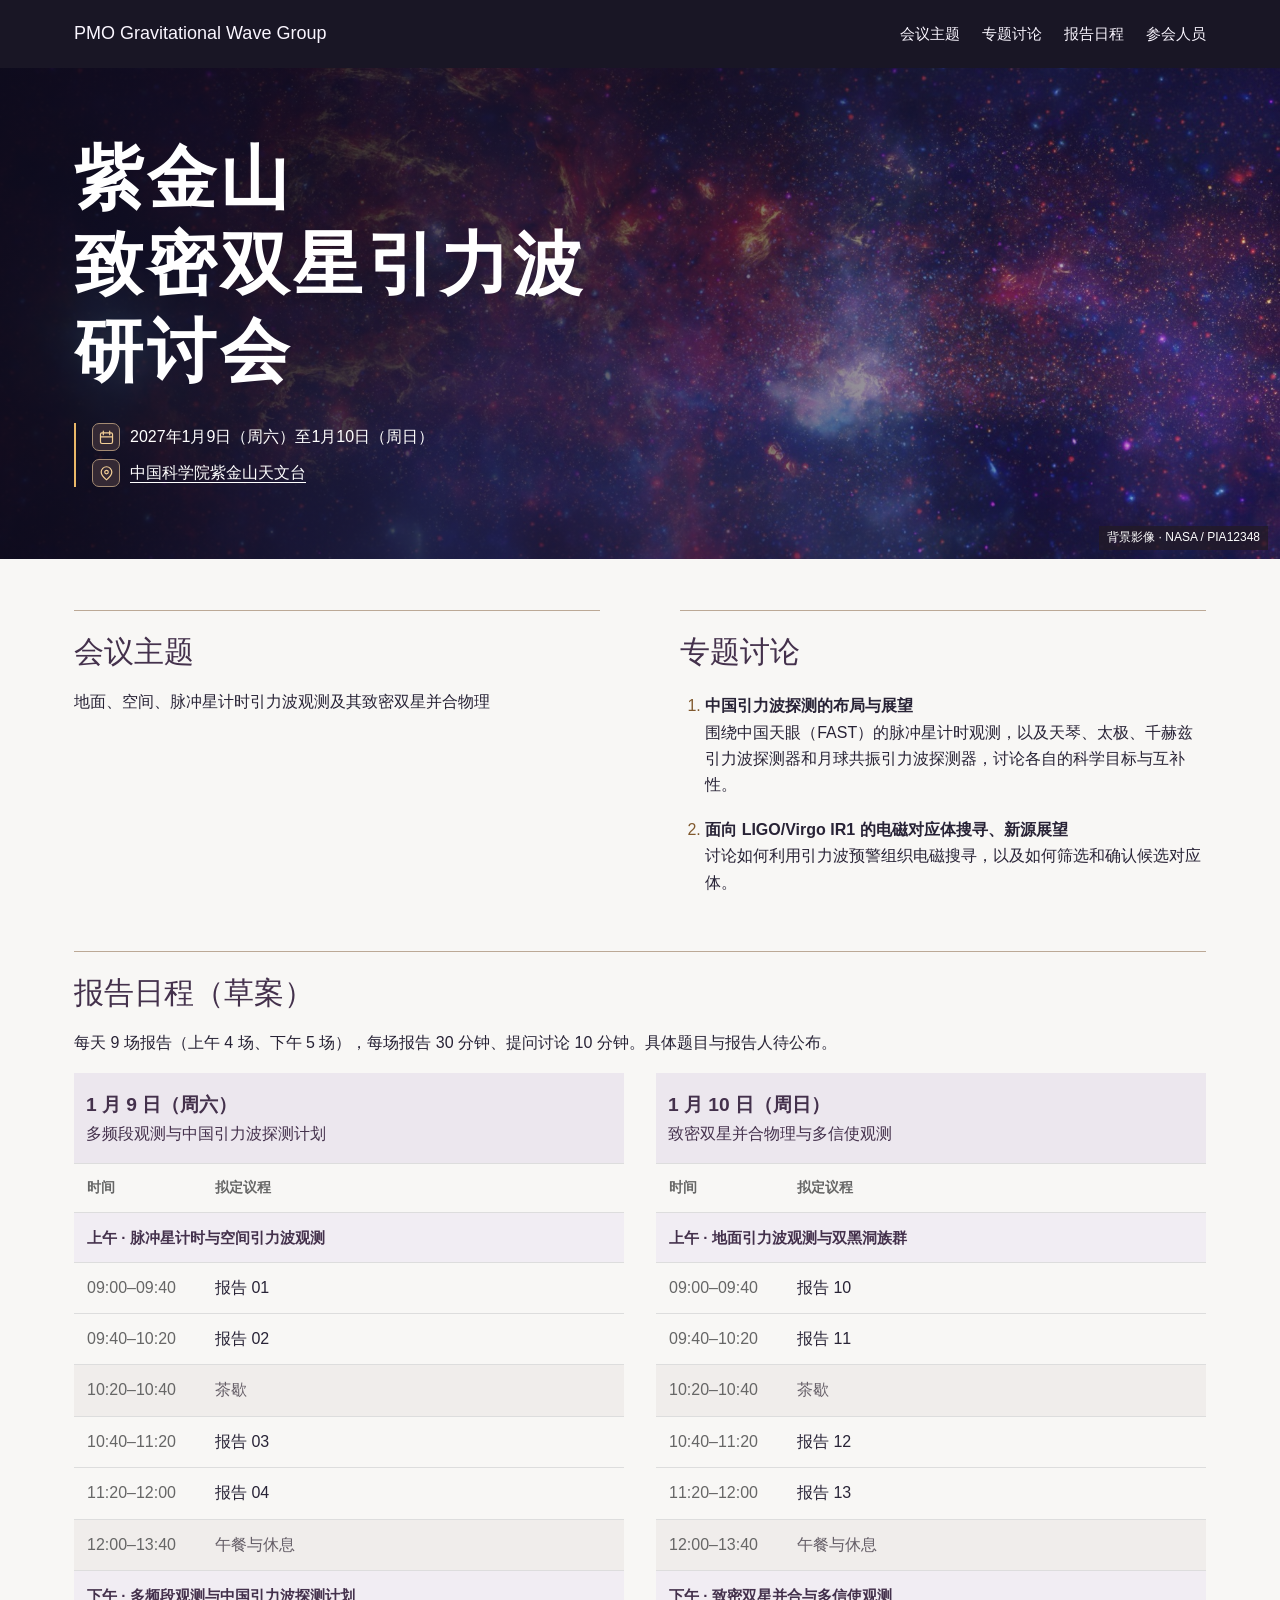
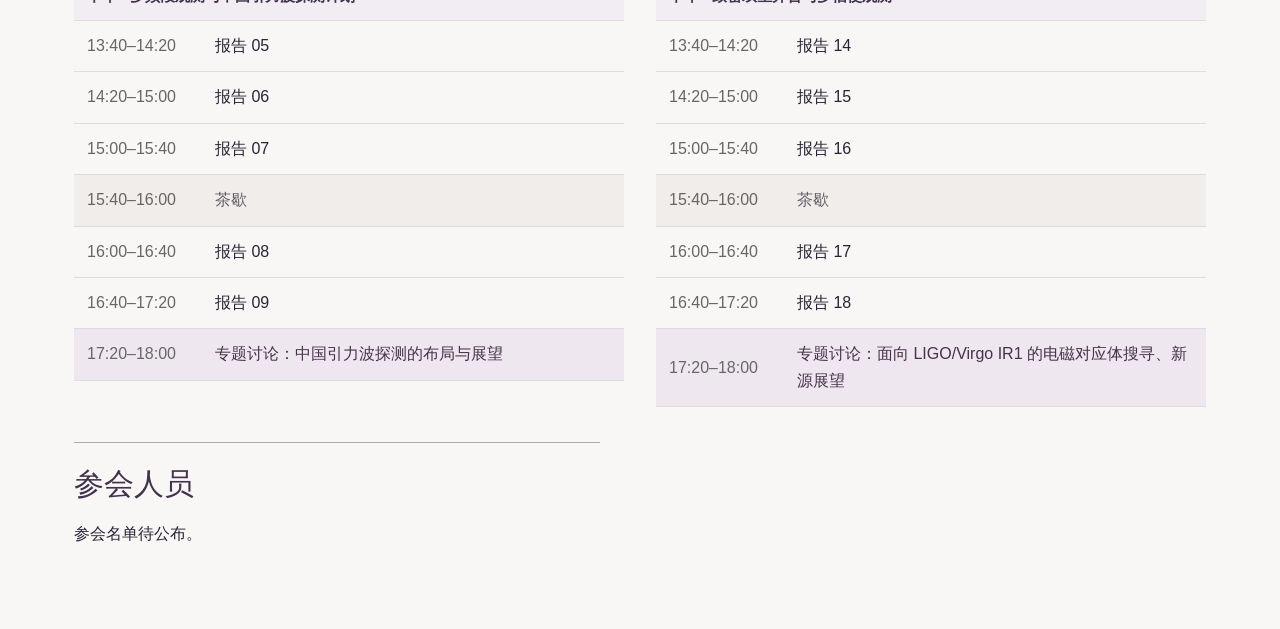
==== site/meeting-2027/index.html @ 7ef7bc07 "Publish 2027 compact binary workshop program including FAST" ====
<!doctype html>
<html lang="zh-CN">
<head>
<meta charset="utf-8">
<meta name="viewport" content="width=device-width, initial-scale=1">
<title>紫金山致密双星引力波研讨会</title>
<link rel="stylesheet" href="../assets/style.css">
<link rel="stylesheet" href="meeting.css">
</head>
<body>
<header><div class="nav"><a class="brand" href="../">PMO Gravitational Wave Group</a>
<nav aria-label="会议导航"><a href="#topics">会议主题</a><a href="#discussions">专题讨论</a><a href="#program">报告日程</a><a href="#people">参会人员</a></nav></div></header>
<main><div class="poster"><div class="poster-inner">
<h1>紫金山<br>致密双星引力波<br>研讨会</h1>
<div class="meeting-info"><p><span class="info-badge" aria-hidden="true"><svg viewBox="0 0 24 24" fill="none" stroke="currentColor" stroke-width="1.7" stroke-linecap="round" stroke-linejoin="round"><rect x="3.5" y="5.5" width="17" height="15" rx="2"/><path d="M7.5 3v5m9-5v5M4 11h16"/></svg></span><span><time datetime="2027-01-09">2027年1月9日（周六）</time>至<time datetime="2027-01-10">1月10日（周日）</time></span></p>
<p><span class="info-badge" aria-hidden="true"><svg viewBox="0 0 24 24" fill="none" stroke="currentColor" stroke-width="1.7" stroke-linecap="round" stroke-linejoin="round"><path d="M19.5 10c0 5-7.5 11-7.5 11S4.5 15 4.5 10a7.5 7.5 0 1 1 15 0Z"/><circle cx="12" cy="10" r="2.5"/></svg></span><a href="https://english.pmo.cas.cn/about/contact/">中国科学院紫金山天文台</a></p></div>
</div><a class="credit" href="https://images.nasa.gov/details/PIA12348">背景影像 · NASA / PIA12348</a></div>
<article>
<section id="topics"><h2>会议主题</h2>
<p>地面、空间、脉冲星计时引力波观测及其致密双星并合物理</p></section>
<section id="discussions"><h2>专题讨论</h2>
<ol>
  <li><strong>中国引力波探测的布局与展望</strong><br>围绕中国天眼（FAST）的脉冲星计时观测，以及天琴、太极、千赫兹引力波探测器和月球共振引力波探测器，讨论各自的科学目标与互补性。</li>
  <li><strong>面向 LIGO/Virgo IR1 的电磁对应体搜寻、新源展望</strong><br>讨论如何利用引力波预警组织电磁搜寻，以及如何筛选和确认候选对应体。</li>
</ol></section>
<section id="program"><h2>报告日程（草案）</h2>
<p>每天 9 场报告（上午 4 场、下午 5 场），每场报告 30 分钟、提问讨论 10 分钟。具体题目与报告人待公布。</p>
<div class="days">
  <table><caption><strong>1 月 9 日（周六）</strong><br>多频段观测与中国引力波探测计划</caption>
    <thead><tr><th scope="col">时间</th><th scope="col">拟定议程</th></tr></thead>
    <tbody>
      <tr class="session"><th colspan="2" scope="rowgroup">上午 · 脉冲星计时与空间引力波观测</th></tr>
      <tr class="talk"><td>09:00–09:40</td><td>报告 01</td></tr>
      <tr class="talk"><td>09:40–10:20</td><td>报告 02</td></tr>
      <tr class="break"><td>10:20–10:40</td><td>茶歇</td></tr>
      <tr class="talk"><td>10:40–11:20</td><td>报告 03</td></tr>
      <tr class="talk"><td>11:20–12:00</td><td>报告 04</td></tr>
      <tr class="break"><td>12:00–13:40</td><td>午餐与休息</td></tr>
    </tbody>
    <tbody>
      <tr class="session"><th colspan="2" scope="rowgroup">下午 · 多频段观测与中国引力波探测计划</th></tr>
      <tr class="talk"><td>13:40–14:20</td><td>报告 05</td></tr>
      <tr class="talk"><td>14:20–15:00</td><td>报告 06</td></tr>
      <tr class="talk"><td>15:00–15:40</td><td>报告 07</td></tr>
      <tr class="break"><td>15:40–16:00</td><td>茶歇</td></tr>
      <tr class="talk"><td>16:00–16:40</td><td>报告 08</td></tr>
      <tr class="talk"><td>16:40–17:20</td><td>报告 09</td></tr>
      <tr class="discussion"><td>17:20–18:00</td><td>专题讨论：中国引力波探测的布局与展望</td></tr>
    </tbody>
  </table>
  <table><caption><strong>1 月 10 日（周日）</strong><br>致密双星并合物理与多信使观测</caption>
    <thead><tr><th scope="col">时间</th><th scope="col">拟定议程</th></tr></thead>
    <tbody>
      <tr class="session"><th colspan="2" scope="rowgroup">上午 · 地面引力波观测与双黑洞族群</th></tr>
      <tr class="talk"><td>09:00–09:40</td><td>报告 10</td></tr>
      <tr class="talk"><td>09:40–10:20</td><td>报告 11</td></tr>
      <tr class="break"><td>10:20–10:40</td><td>茶歇</td></tr>
      <tr class="talk"><td>10:40–11:20</td><td>报告 12</td></tr>
      <tr class="talk"><td>11:20–12:00</td><td>报告 13</td></tr>
      <tr class="break"><td>12:00–13:40</td><td>午餐与休息</td></tr>
    </tbody>
    <tbody>
      <tr class="session"><th colspan="2" scope="rowgroup">下午 · 致密双星并合与多信使观测</th></tr>
      <tr class="talk"><td>13:40–14:20</td><td>报告 14</td></tr>
      <tr class="talk"><td>14:20–15:00</td><td>报告 15</td></tr>
      <tr class="talk"><td>15:00–15:40</td><td>报告 16</td></tr>
      <tr class="break"><td>15:40–16:00</td><td>茶歇</td></tr>
      <tr class="talk"><td>16:00–16:40</td><td>报告 17</td></tr>
      <tr class="talk"><td>16:40–17:20</td><td>报告 18</td></tr>
      <tr class="discussion"><td>17:20–18:00</td><td>专题讨论：面向 LIGO/Virgo IR1 的电磁对应体搜寻、新源展望</td></tr>
    </tbody>
  </table>
</div></section>
<section id="people"><h2>参会人员</h2><p>参会名单待公布。</p></section>
</article></main></body></html>
---- site/assets/style.css ----
*{box-sizing:border-box}html{scroll-behavior:smooth;scroll-padding-top:30px}body{margin:0;background:#fff;color:#303030;font-family:Arial,"Helvetica Neue","PingFang SC","Microsoft YaHei",sans-serif;font-size:16px;line-height:1.65;font-weight:400}a{color:#8b238b;text-decoration:none}a:hover{text-decoration:underline}a:focus-visible,select:focus-visible,button:focus-visible{outline:2px solid #8b238b;outline-offset:4px}header{border-bottom:1px solid #e6e6e6}.nav{max-width:980px;margin:auto;min-height:65px;padding:12px 24px;display:flex;justify-content:space-between;align-items:center;gap:24px}.brand{font-size:18px;color:#303030}nav{display:flex;gap:22px;font-size:15px}nav a{color:#555}main{max-width:980px;margin:0 auto;padding:47px 24px 65px;min-height:calc(100vh - 145px)}h1{font-size:36px;line-height:1.3;letter-spacing:-.7px;font-weight:400;margin:0 0 9px}h2{font-size:26px;font-weight:400;line-height:1.4;margin:0 0 16px}h3{font-size:18px;font-weight:400;margin:0 0 5px}p{margin:0 0 17px}.affiliation{font-size:16px;color:#686868;margin-bottom:29px}.subtle{font-size:14px;color:#666;margin:0 0 15px}section{margin-top:37px}.research-list{padding-left:23px;margin:0}.research-list li{padding:3px 0}.member{margin:0 0 12px}.member h3{font-size:19px}.member p{color:#666;font-size:15px;margin:0}.sep{color:#888;padding:0 7px}footer{border-top:1px solid #e6e6e6;text-align:center;font-size:12px;color:#777;padding:20px 24px}.chinese-title{font-size:32px;letter-spacing:0}.event-details{margin:0 0 24px}.event-details div{display:flex;gap:28px;margin:5px 0}.event-details dt{font-weight:600}.event-details dd{margin:0}table{width:100%;border-collapse:collapse;font-size:16px;text-align:left}th,td{padding:12px 13px;border-bottom:1px solid #ddd}thead th{font-size:14px;font-weight:600;color:#666;border-top:1px solid #ddd}tbody th{font-weight:400}td:first-child{width:70px;color:#666}.section-heading{display:flex;align-items:baseline;justify-content:space-between;gap:20px}.section-heading h2{margin-bottom:0}.small{font-size:14px}.lecture{margin-top:24px}.lecture h3{font-size:17px}.empty{font-size:14px;color:#777;margin:6px 0}.file-list{margin:8px 0;padding-left:21px}.file-list li{padding:3px 0}.file-link{display:inline-flex;align-items:baseline;gap:15px;max-width:100%;overflow-wrap:anywhere}.file-link small{font-size:12px;color:#777;white-space:nowrap}.status{font-size:14px;padding:14px 0;color:#777}.retry{margin-left:12px;background:white;border:1px solid #999;border-radius:2px;padding:3px 10px;color:#555;cursor:pointer}label{display:block;margin:28px 0 8px}select{font:inherit;color:#333;background:#fff;padding:10px 12px;border:1px solid #bbb;max-width:100%;width:430px;margin-bottom:18px;border-radius:2px}ol{padding-left:24px}ol li{margin-bottom:10px}.sr-only{position:absolute;width:1px;height:1px;overflow:hidden;clip:rect(0,0,0,0)}@media(max-width:650px){.nav{align-items:flex-start;flex-direction:column;gap:10px;padding:15px 22px}nav{gap:22px;flex-wrap:wrap}main{padding:32px 22px 46px}h1{font-size:29px;letter-spacing:-.4px}h2{font-size:24px}.chinese-title{font-size:27px}th,td{padding:10px 7px}td:first-child{width:38px}table{font-size:15px}.affiliation{font-size:15px}footer{font-size:12px}section{margin-top:30px}}@media(prefers-reduced-motion:reduce){html{scroll-behavior:auto}}
---- site/meeting-2027/meeting.css ----
body {background:#f8f7f5;color:#282336}
header {background:#191625;border:0}
.nav {max-width:1180px;min-height:68px}
.nav a {color:#faf6ff}
.nav nav a:hover {color:#f9d49a}
main {max-width:none;padding:0}
.poster {position:relative;color:white;background:#171326 url("sky.jpg") center 48% / cover no-repeat;isolation:isolate}
.poster::before {content:"";position:absolute;inset:0;z-index:-1;background:linear-gradient(95deg,rgba(13,11,28,.94),rgba(23,14,32,.68) 46%,rgba(15,11,25,.12))}
.poster-inner {max-width:1180px;margin:auto;padding:68px 24px 64px}
h1,h2 {font-family:"Songti SC","Noto Serif CJK SC",serif}
h1 {font-size:clamp(38px,5.4vw,74px);line-height:1.25;font-weight:600;letter-spacing:.06em}
.meeting-info {margin-top:28px;border-left:2px solid #eab868;padding-left:16px}
.meeting-info p {display:flex;align-items:center;gap:10px;margin:8px 0}
.info-badge {display:grid;place-items:center;flex:none;width:28px;height:28px;border-radius:7px;background:#342934;color:#f4d097;border:1px solid #a48b73}
.info-badge svg {width:17px;height:17px}
.meeting-info a {color:white;text-decoration:underline;text-underline-offset:4px}
.credit {position:absolute;right:12px;bottom:9px;color:white;background:#211a27c9;padding:2px 8px;font-size:12px}
article {max-width:1180px;margin:auto;padding:16px 24px 64px;display:grid;grid-template-columns:1fr 1fr;column-gap:7%}
article section {border-top:1px solid #bca996;padding:20px 0 0;margin-top:35px;scroll-margin-top:20px}
h2 {font-size:30px;color:#44314c}
ol {padding-left:1.6em}
li {padding:4px 0}
li::marker {color:#80592e}
#program {grid-column:1 / -1}
.days {display:grid;grid-template-columns:repeat(2,minmax(0,1fr));gap:32px;align-items:start}
.days caption {text-align:left;padding:16px 12px;background:#ece7ee;color:#44314c}
.days caption strong {font-size:1.2rem}
.days td:first-child {width:8em;white-space:nowrap;font-variant-numeric:tabular-nums}
.days .break {color:#645d66;background:#f0edeb}
.days .discussion {color:#48314b;background:#eee7ef}
@media(max-width:850px){.days {grid-template-columns:1fr}}
@media(max-width:700px){
  .nav {align-items:flex-start;flex-direction:column;gap:8px}
  nav {gap:15px}
  .poster-inner {padding:45px 22px 55px}
  article {grid-template-columns:1fr}
}

.days .session th {text-align:left; font-size:0.95rem; font-weight:600; color:#44314c; background:#f1edf3;}
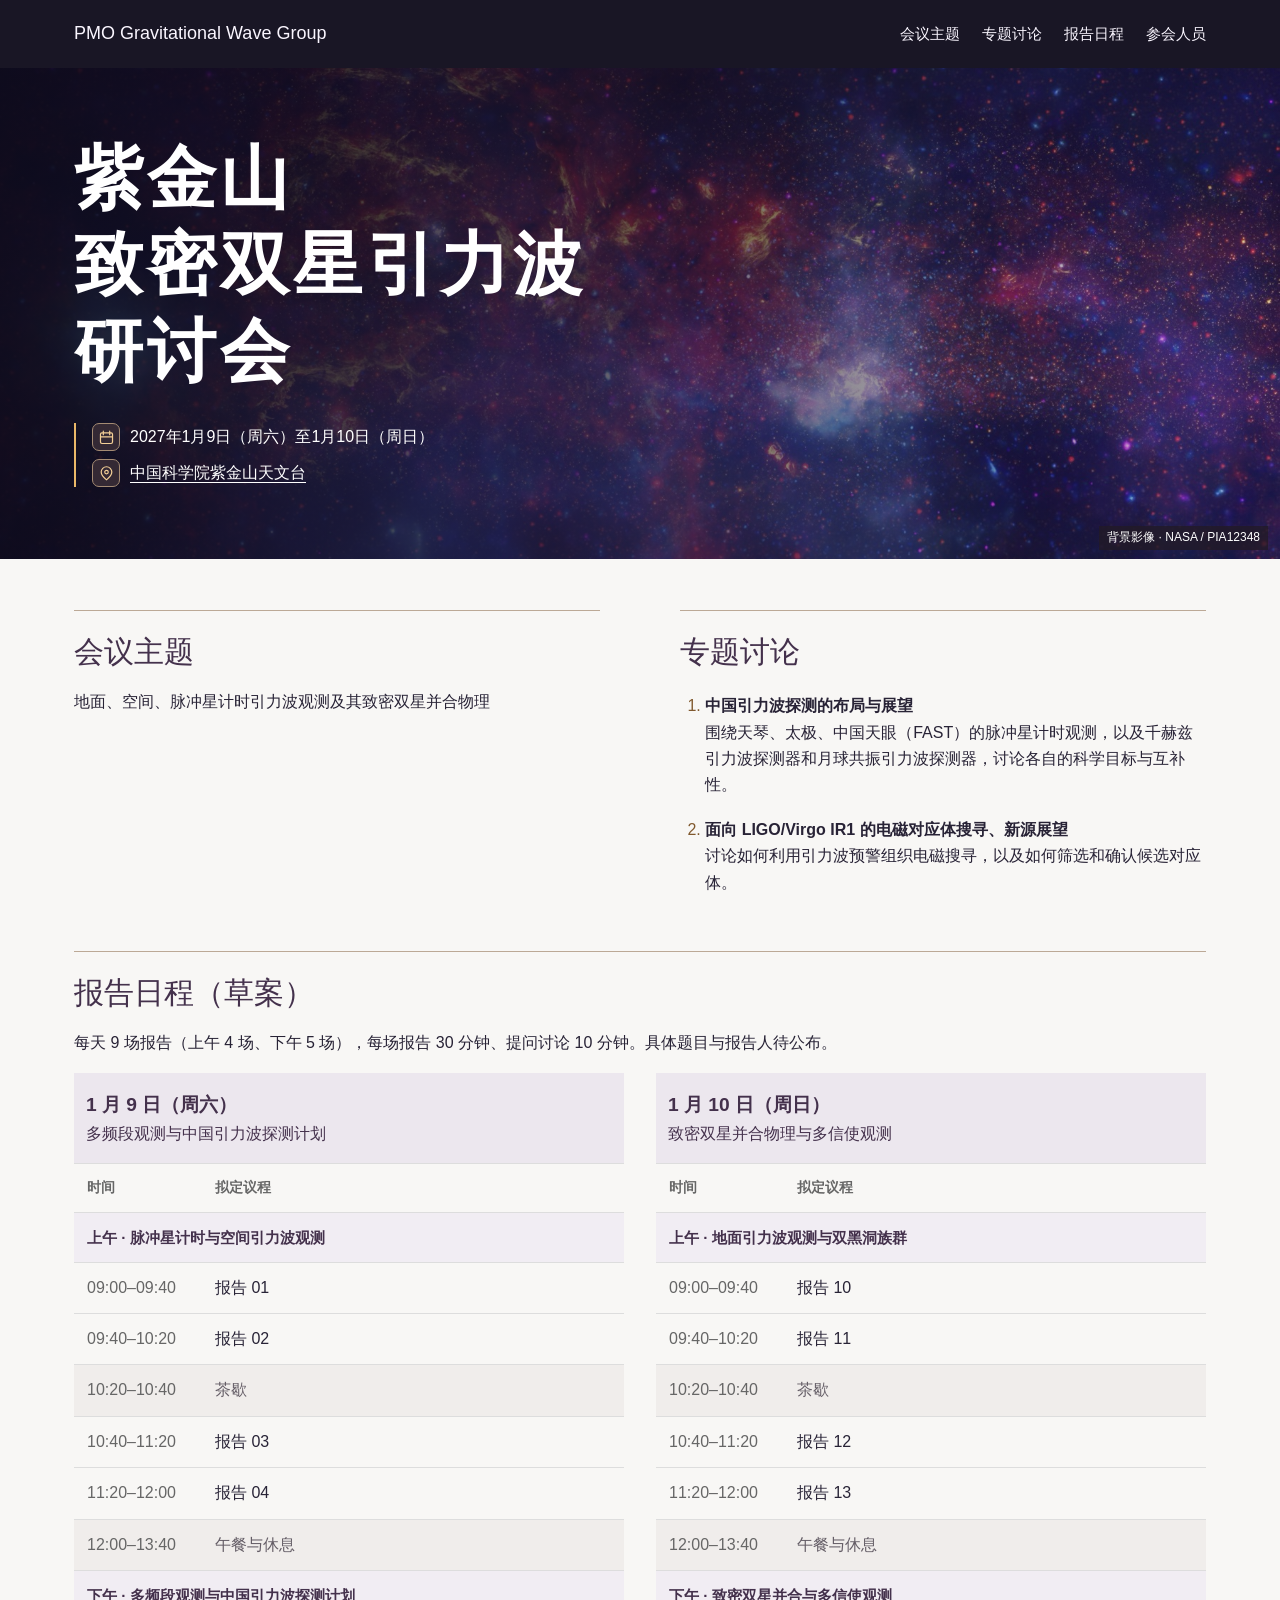
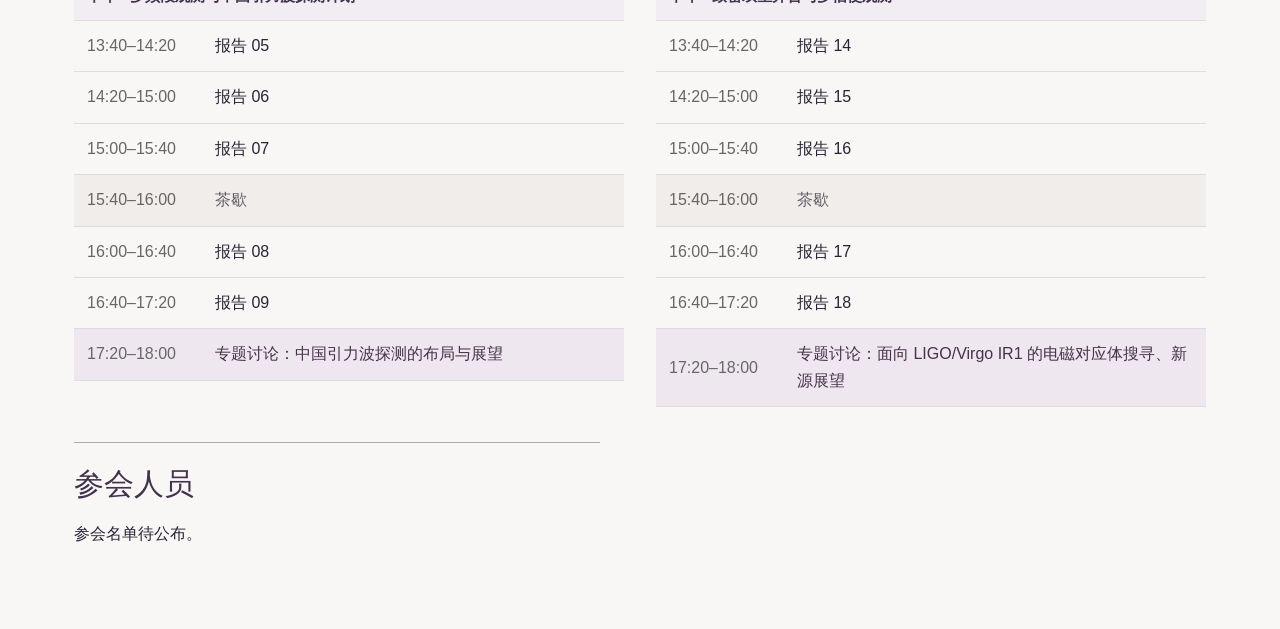
==== commit ce431023: "Revise Chinese detector discussion for the 2027 meeting" ====
--- a/site/meeting-2027/index.html
+++ b/site/meeting-2027/index.html
@@ -20,7 +20,7 @@
 <p>地面、空间、脉冲星计时引力波观测及其致密双星并合物理</p></section>
 <section id="discussions"><h2>专题讨论</h2>
 <ol>
-  <li><strong>中国引力波探测的布局与展望</strong><br>围绕中国天眼（FAST）的脉冲星计时观测，以及天琴、太极、千赫兹引力波探测器和月球共振引力波探测器，讨论各自的科学目标与互补性。</li>
+  <li><strong>中国引力波探测的布局与展望</strong><br>围绕天琴、太极、中国天眼（FAST）的脉冲星计时观测，以及千赫兹引力波探测器和月球共振引力波探测器，讨论各自的科学目标与互补性。</li>
   <li><strong>面向 LIGO/Virgo IR1 的电磁对应体搜寻、新源展望</strong><br>讨论如何利用引力波预警组织电磁搜寻，以及如何筛选和确认候选对应体。</li>
 </ol></section>
 <section id="program"><h2>报告日程（草案）</h2>
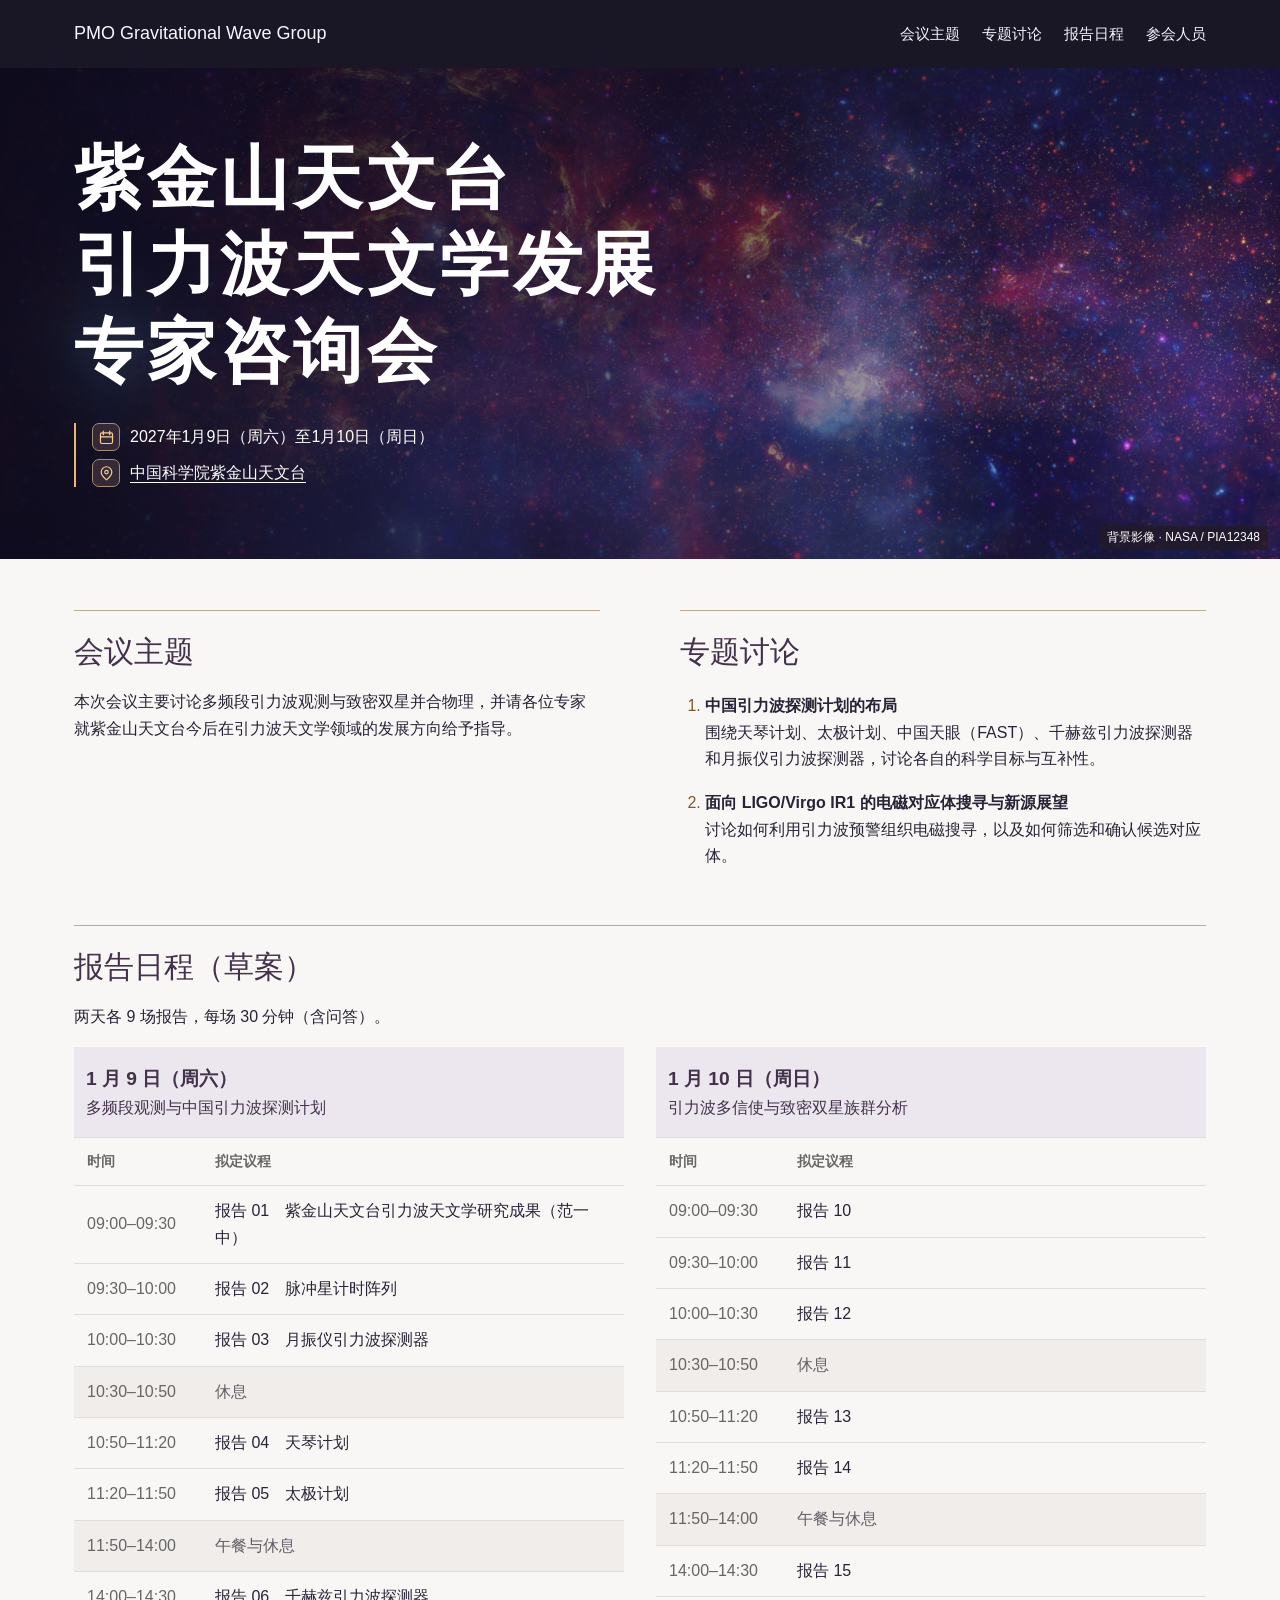
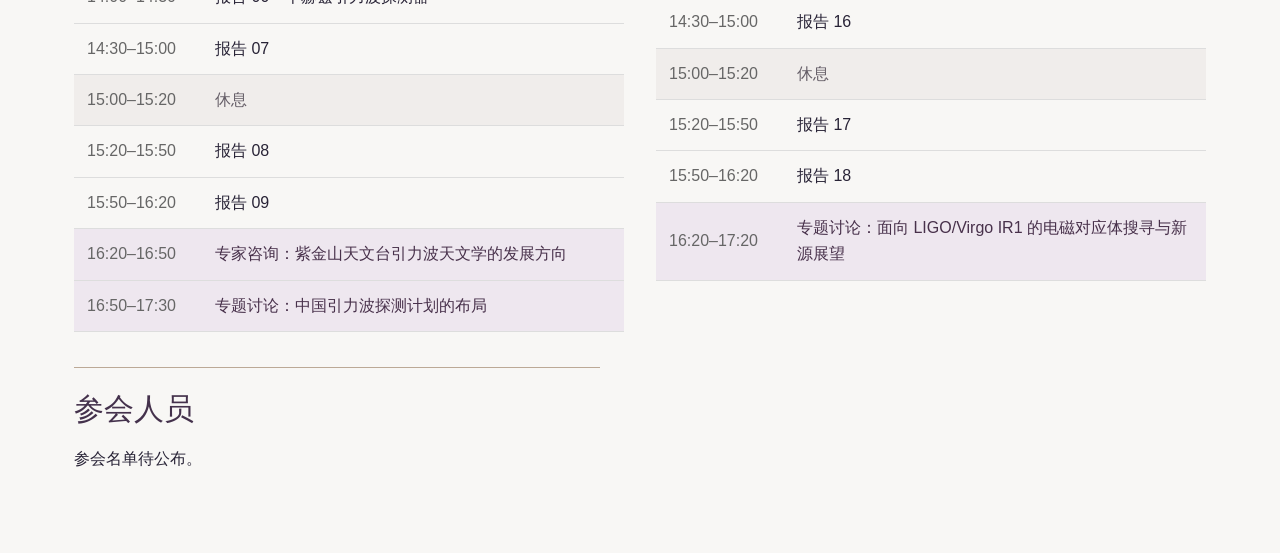
==== commit 43e5e35b: "Publish expert consultation meeting title and revised two-day program" ====
--- a/site/meeting-2027/index.html
+++ b/site/meeting-2027/index.html
@@ -3,7 +3,7 @@
 <head>
 <meta charset="utf-8">
 <meta name="viewport" content="width=device-width, initial-scale=1">
-<title>紫金山致密双星引力波研讨会</title>
+<title>紫金山天文台引力波天文学发展专家咨询会</title>
 <link rel="stylesheet" href="../assets/style.css">
 <link rel="stylesheet" href="meeting.css">
 </head>
@@ -11,63 +11,56 @@
 <header><div class="nav"><a class="brand" href="../">PMO Gravitational Wave Group</a>
 <nav aria-label="会议导航"><a href="#topics">会议主题</a><a href="#discussions">专题讨论</a><a href="#program">报告日程</a><a href="#people">参会人员</a></nav></div></header>
 <main><div class="poster"><div class="poster-inner">
-<h1>紫金山<br>致密双星引力波<br>研讨会</h1>
+<h1>紫金山天文台<br>引力波天文学发展<br>专家咨询会</h1>
 <div class="meeting-info"><p><span class="info-badge" aria-hidden="true"><svg viewBox="0 0 24 24" fill="none" stroke="currentColor" stroke-width="1.7" stroke-linecap="round" stroke-linejoin="round"><rect x="3.5" y="5.5" width="17" height="15" rx="2"/><path d="M7.5 3v5m9-5v5M4 11h16"/></svg></span><span><time datetime="2027-01-09">2027年1月9日（周六）</time>至<time datetime="2027-01-10">1月10日（周日）</time></span></p>
 <p><span class="info-badge" aria-hidden="true"><svg viewBox="0 0 24 24" fill="none" stroke="currentColor" stroke-width="1.7" stroke-linecap="round" stroke-linejoin="round"><path d="M19.5 10c0 5-7.5 11-7.5 11S4.5 15 4.5 10a7.5 7.5 0 1 1 15 0Z"/><circle cx="12" cy="10" r="2.5"/></svg></span><a href="https://english.pmo.cas.cn/about/contact/">中国科学院紫金山天文台</a></p></div>
 </div><a class="credit" href="https://images.nasa.gov/details/PIA12348">背景影像 · NASA / PIA12348</a></div>
 <article>
 <section id="topics"><h2>会议主题</h2>
-<p>地面、空间、脉冲星计时引力波观测及其致密双星并合物理</p></section>
+<p>本次会议主要讨论多频段引力波观测与致密双星并合物理，并请各位专家就紫金山天文台今后在引力波天文学领域的发展方向给予指导。</p></section>
 <section id="discussions"><h2>专题讨论</h2>
 <ol>
-  <li><strong>中国引力波探测的布局与展望</strong><br>围绕天琴、太极、中国天眼（FAST）的脉冲星计时观测，以及千赫兹引力波探测器和月球共振引力波探测器，讨论各自的科学目标与互补性。</li>
-  <li><strong>面向 LIGO/Virgo IR1 的电磁对应体搜寻、新源展望</strong><br>讨论如何利用引力波预警组织电磁搜寻，以及如何筛选和确认候选对应体。</li>
+  <li><strong>中国引力波探测计划的布局</strong><br>围绕天琴计划、太极计划、中国天眼（FAST）、千赫兹引力波探测器和月振仪引力波探测器，讨论各自的科学目标与互补性。</li>
+  <li><strong>面向 LIGO/Virgo IR1 的电磁对应体搜寻与新源展望</strong><br>讨论如何利用引力波预警组织电磁搜寻，以及如何筛选和确认候选对应体。</li>
 </ol></section>
 <section id="program"><h2>报告日程（草案）</h2>
-<p>每天 9 场报告（上午 4 场、下午 5 场），每场报告 30 分钟、提问讨论 10 分钟。具体题目与报告人待公布。</p>
+<p>两天各 9 场报告，每场 30 分钟（含问答）。</p>
 <div class="days">
   <table><caption><strong>1 月 9 日（周六）</strong><br>多频段观测与中国引力波探测计划</caption>
     <thead><tr><th scope="col">时间</th><th scope="col">拟定议程</th></tr></thead>
     <tbody>
-      <tr class="session"><th colspan="2" scope="rowgroup">上午 · 脉冲星计时与空间引力波观测</th></tr>
-      <tr class="talk"><td>09:00–09:40</td><td>报告 01</td></tr>
-      <tr class="talk"><td>09:40–10:20</td><td>报告 02</td></tr>
-      <tr class="break"><td>10:20–10:40</td><td>茶歇</td></tr>
-      <tr class="talk"><td>10:40–11:20</td><td>报告 03</td></tr>
-      <tr class="talk"><td>11:20–12:00</td><td>报告 04</td></tr>
-      <tr class="break"><td>12:00–13:40</td><td>午餐与休息</td></tr>
-    </tbody>
-    <tbody>
-      <tr class="session"><th colspan="2" scope="rowgroup">下午 · 多频段观测与中国引力波探测计划</th></tr>
-      <tr class="talk"><td>13:40–14:20</td><td>报告 05</td></tr>
-      <tr class="talk"><td>14:20–15:00</td><td>报告 06</td></tr>
-      <tr class="talk"><td>15:00–15:40</td><td>报告 07</td></tr>
-      <tr class="break"><td>15:40–16:00</td><td>茶歇</td></tr>
-      <tr class="talk"><td>16:00–16:40</td><td>报告 08</td></tr>
-      <tr class="talk"><td>16:40–17:20</td><td>报告 09</td></tr>
-      <tr class="discussion"><td>17:20–18:00</td><td>专题讨论：中国引力波探测的布局与展望</td></tr>
+      <tr class="talk"><td>09:00–09:30</td><td>报告 01　紫金山天文台引力波天文学研究成果（范一中）</td></tr>
+      <tr class="talk"><td>09:30–10:00</td><td>报告 02　脉冲星计时阵列</td></tr>
+      <tr class="talk"><td>10:00–10:30</td><td>报告 03　月振仪引力波探测器</td></tr>
+      <tr class="break"><td>10:30–10:50</td><td>休息</td></tr>
+      <tr class="talk"><td>10:50–11:20</td><td>报告 04　天琴计划</td></tr>
+      <tr class="talk"><td>11:20–11:50</td><td>报告 05　太极计划</td></tr>
+      <tr class="break"><td>11:50–14:00</td><td>午餐与休息</td></tr>
+      <tr class="talk"><td>14:00–14:30</td><td>报告 06　千赫兹引力波探测器</td></tr>
+      <tr class="talk"><td>14:30–15:00</td><td>报告 07</td></tr>
+      <tr class="break"><td>15:00–15:20</td><td>休息</td></tr>
+      <tr class="talk"><td>15:20–15:50</td><td>报告 08</td></tr>
+      <tr class="talk"><td>15:50–16:20</td><td>报告 09</td></tr>
+      <tr class="discussion"><td>16:20–16:50</td><td>专家咨询：紫金山天文台引力波天文学的发展方向</td></tr>
+      <tr class="discussion"><td>16:50–17:30</td><td>专题讨论：中国引力波探测计划的布局</td></tr>
     </tbody>
   </table>
-  <table><caption><strong>1 月 10 日（周日）</strong><br>致密双星并合物理与多信使观测</caption>
+  <table><caption><strong>1 月 10 日（周日）</strong><br>引力波多信使与致密双星族群分析</caption>
     <thead><tr><th scope="col">时间</th><th scope="col">拟定议程</th></tr></thead>
     <tbody>
-      <tr class="session"><th colspan="2" scope="rowgroup">上午 · 地面引力波观测与双黑洞族群</th></tr>
-      <tr class="talk"><td>09:00–09:40</td><td>报告 10</td></tr>
-      <tr class="talk"><td>09:40–10:20</td><td>报告 11</td></tr>
-      <tr class="break"><td>10:20–10:40</td><td>茶歇</td></tr>
-      <tr class="talk"><td>10:40–11:20</td><td>报告 12</td></tr>
-      <tr class="talk"><td>11:20–12:00</td><td>报告 13</td></tr>
-      <tr class="break"><td>12:00–13:40</td><td>午餐与休息</td></tr>
-    </tbody>
-    <tbody>
-      <tr class="session"><th colspan="2" scope="rowgroup">下午 · 致密双星并合与多信使观测</th></tr>
-      <tr class="talk"><td>13:40–14:20</td><td>报告 14</td></tr>
-      <tr class="talk"><td>14:20–15:00</td><td>报告 15</td></tr>
-      <tr class="talk"><td>15:00–15:40</td><td>报告 16</td></tr>
-      <tr class="break"><td>15:40–16:00</td><td>茶歇</td></tr>
-      <tr class="talk"><td>16:00–16:40</td><td>报告 17</td></tr>
-      <tr class="talk"><td>16:40–17:20</td><td>报告 18</td></tr>
-      <tr class="discussion"><td>17:20–18:00</td><td>专题讨论：面向 LIGO/Virgo IR1 的电磁对应体搜寻、新源展望</td></tr>
+      <tr class="talk"><td>09:00–09:30</td><td>报告 10</td></tr>
+      <tr class="talk"><td>09:30–10:00</td><td>报告 11</td></tr>
+      <tr class="talk"><td>10:00–10:30</td><td>报告 12</td></tr>
+      <tr class="break"><td>10:30–10:50</td><td>休息</td></tr>
+      <tr class="talk"><td>10:50–11:20</td><td>报告 13</td></tr>
+      <tr class="talk"><td>11:20–11:50</td><td>报告 14</td></tr>
+      <tr class="break"><td>11:50–14:00</td><td>午餐与休息</td></tr>
+      <tr class="talk"><td>14:00–14:30</td><td>报告 15</td></tr>
+      <tr class="talk"><td>14:30–15:00</td><td>报告 16</td></tr>
+      <tr class="break"><td>15:00–15:20</td><td>休息</td></tr>
+      <tr class="talk"><td>15:20–15:50</td><td>报告 17</td></tr>
+      <tr class="talk"><td>15:50–16:20</td><td>报告 18</td></tr>
+      <tr class="discussion"><td>16:20–17:20</td><td>专题讨论：面向 LIGO/Virgo IR1 的电磁对应体搜寻与新源展望</td></tr>
     </tbody>
   </table>
 </div></section>
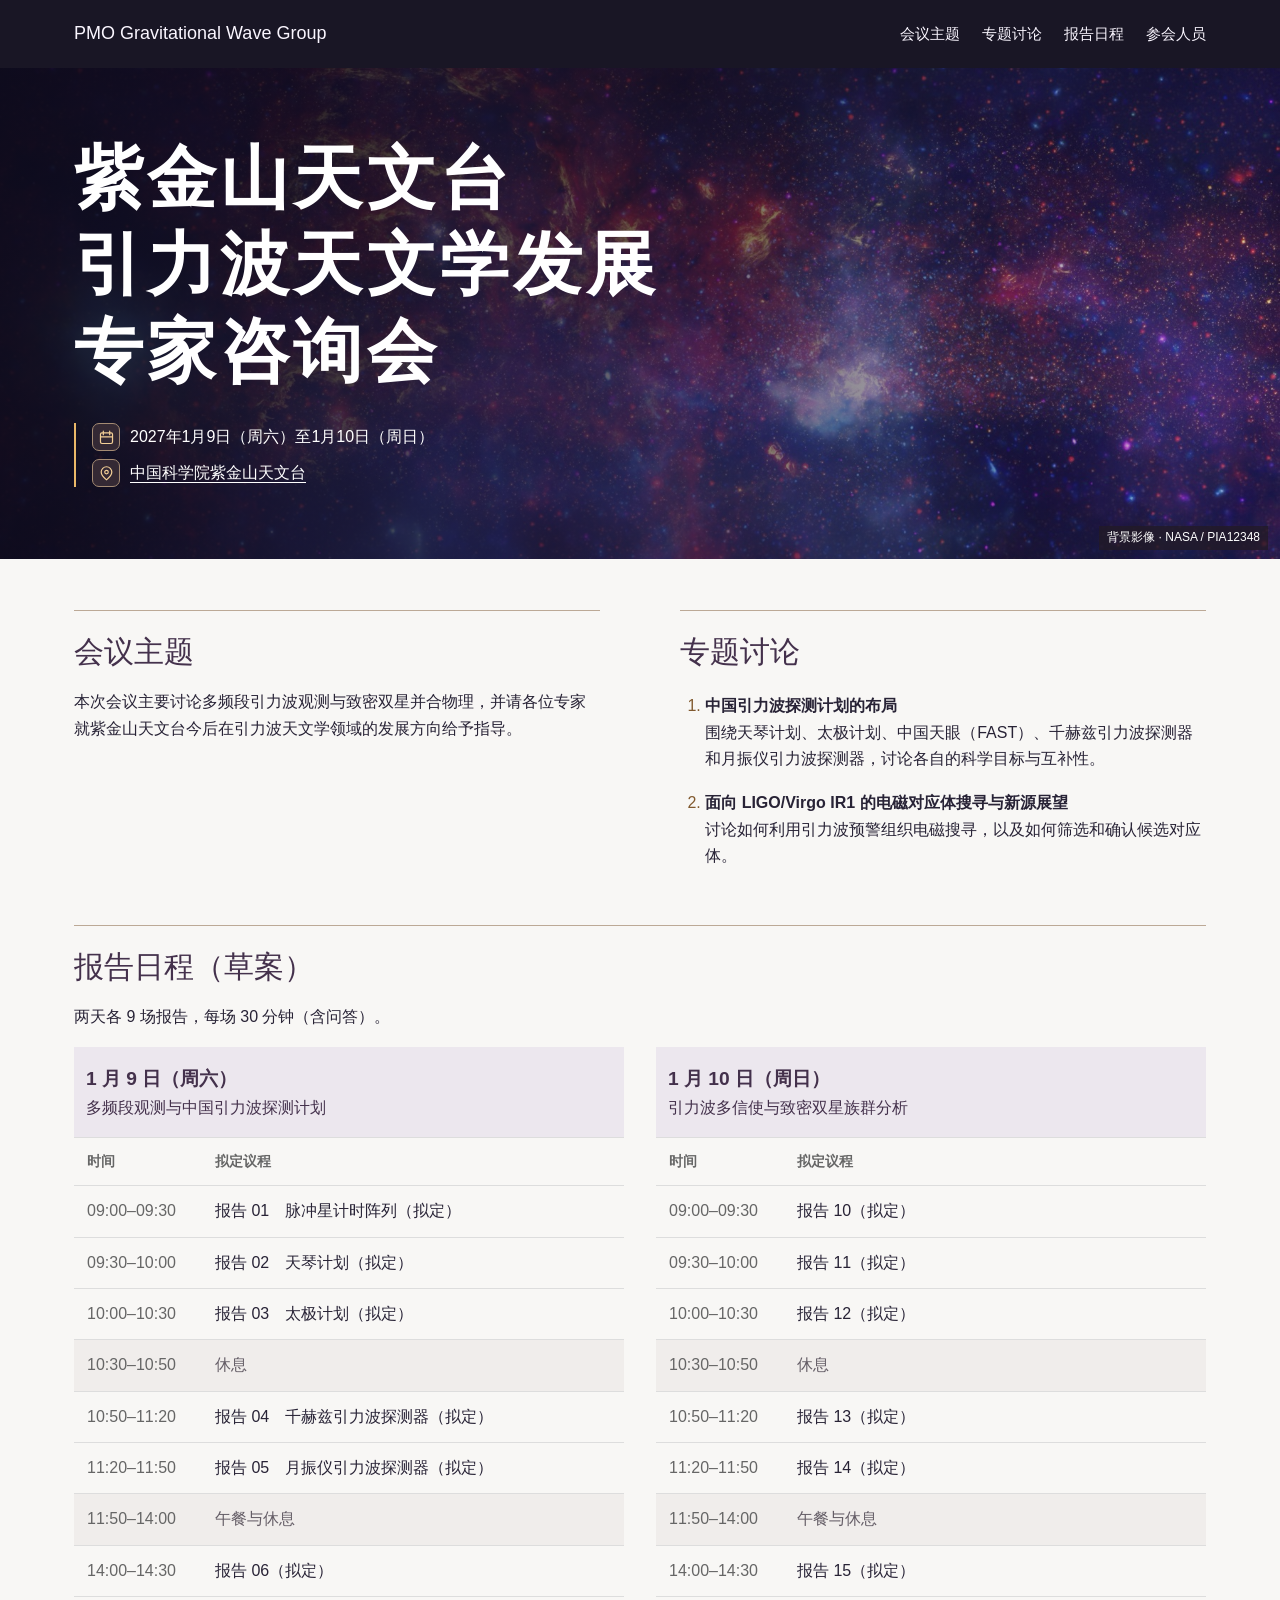
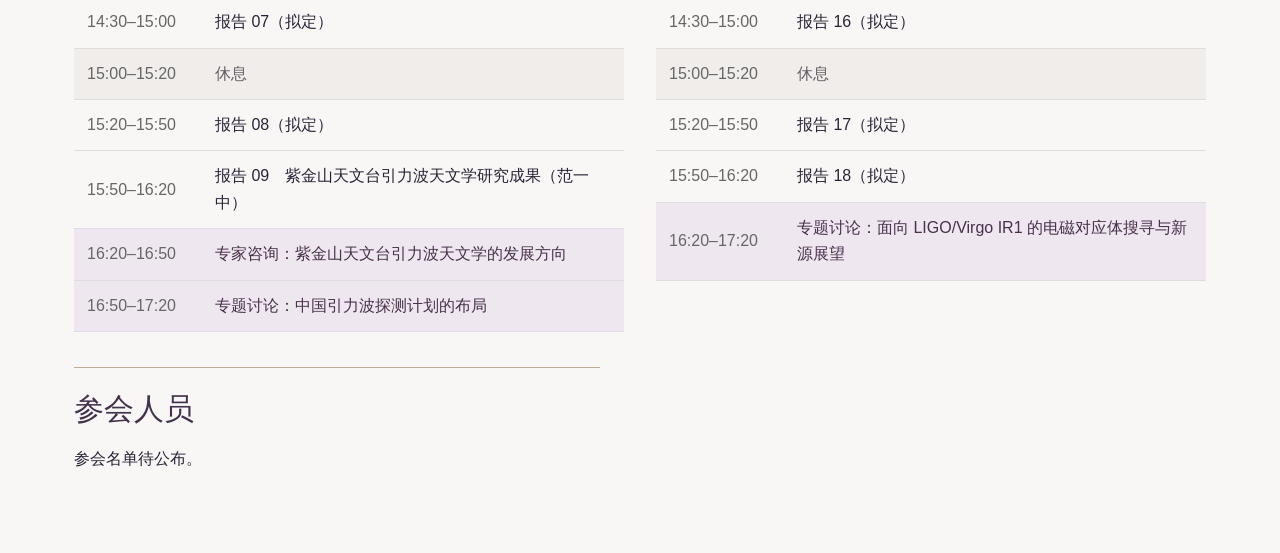
==== commit 1f09f45a: "Update expert consultation meeting schedule" ====
--- a/site/meeting-2027/index.html
+++ b/site/meeting-2027/index.html
@@ -29,37 +29,37 @@
   <table><caption><strong>1 月 9 日（周六）</strong><br>多频段观测与中国引力波探测计划</caption>
     <thead><tr><th scope="col">时间</th><th scope="col">拟定议程</th></tr></thead>
     <tbody>
-      <tr class="talk"><td>09:00–09:30</td><td>报告 01　紫金山天文台引力波天文学研究成果（范一中）</td></tr>
-      <tr class="talk"><td>09:30–10:00</td><td>报告 02　脉冲星计时阵列</td></tr>
-      <tr class="talk"><td>10:00–10:30</td><td>报告 03　月振仪引力波探测器</td></tr>
+      <tr class="talk"><td>09:00–09:30</td><td>报告 01　脉冲星计时阵列（拟定）</td></tr>
+      <tr class="talk"><td>09:30–10:00</td><td>报告 02　天琴计划（拟定）</td></tr>
+      <tr class="talk"><td>10:00–10:30</td><td>报告 03　太极计划（拟定）</td></tr>
       <tr class="break"><td>10:30–10:50</td><td>休息</td></tr>
-      <tr class="talk"><td>10:50–11:20</td><td>报告 04　天琴计划</td></tr>
-      <tr class="talk"><td>11:20–11:50</td><td>报告 05　太极计划</td></tr>
+      <tr class="talk"><td>10:50–11:20</td><td>报告 04　千赫兹引力波探测器（拟定）</td></tr>
+      <tr class="talk"><td>11:20–11:50</td><td>报告 05　月振仪引力波探测器（拟定）</td></tr>
       <tr class="break"><td>11:50–14:00</td><td>午餐与休息</td></tr>
-      <tr class="talk"><td>14:00–14:30</td><td>报告 06　千赫兹引力波探测器</td></tr>
-      <tr class="talk"><td>14:30–15:00</td><td>报告 07</td></tr>
+      <tr class="talk"><td>14:00–14:30</td><td>报告 06（拟定）</td></tr>
+      <tr class="talk"><td>14:30–15:00</td><td>报告 07（拟定）</td></tr>
       <tr class="break"><td>15:00–15:20</td><td>休息</td></tr>
-      <tr class="talk"><td>15:20–15:50</td><td>报告 08</td></tr>
-      <tr class="talk"><td>15:50–16:20</td><td>报告 09</td></tr>
+      <tr class="talk"><td>15:20–15:50</td><td>报告 08（拟定）</td></tr>
+      <tr class="talk"><td>15:50–16:20</td><td>报告 09　紫金山天文台引力波天文学研究成果（范一中）</td></tr>
       <tr class="discussion"><td>16:20–16:50</td><td>专家咨询：紫金山天文台引力波天文学的发展方向</td></tr>
-      <tr class="discussion"><td>16:50–17:30</td><td>专题讨论：中国引力波探测计划的布局</td></tr>
+      <tr class="discussion"><td>16:50–17:20</td><td>专题讨论：中国引力波探测计划的布局</td></tr>
     </tbody>
   </table>
   <table><caption><strong>1 月 10 日（周日）</strong><br>引力波多信使与致密双星族群分析</caption>
     <thead><tr><th scope="col">时间</th><th scope="col">拟定议程</th></tr></thead>
     <tbody>
-      <tr class="talk"><td>09:00–09:30</td><td>报告 10</td></tr>
-      <tr class="talk"><td>09:30–10:00</td><td>报告 11</td></tr>
-      <tr class="talk"><td>10:00–10:30</td><td>报告 12</td></tr>
+      <tr class="talk"><td>09:00–09:30</td><td>报告 10（拟定）</td></tr>
+      <tr class="talk"><td>09:30–10:00</td><td>报告 11（拟定）</td></tr>
+      <tr class="talk"><td>10:00–10:30</td><td>报告 12（拟定）</td></tr>
       <tr class="break"><td>10:30–10:50</td><td>休息</td></tr>
-      <tr class="talk"><td>10:50–11:20</td><td>报告 13</td></tr>
-      <tr class="talk"><td>11:20–11:50</td><td>报告 14</td></tr>
+      <tr class="talk"><td>10:50–11:20</td><td>报告 13（拟定）</td></tr>
+      <tr class="talk"><td>11:20–11:50</td><td>报告 14（拟定）</td></tr>
       <tr class="break"><td>11:50–14:00</td><td>午餐与休息</td></tr>
-      <tr class="talk"><td>14:00–14:30</td><td>报告 15</td></tr>
-      <tr class="talk"><td>14:30–15:00</td><td>报告 16</td></tr>
+      <tr class="talk"><td>14:00–14:30</td><td>报告 15（拟定）</td></tr>
+      <tr class="talk"><td>14:30–15:00</td><td>报告 16（拟定）</td></tr>
       <tr class="break"><td>15:00–15:20</td><td>休息</td></tr>
-      <tr class="talk"><td>15:20–15:50</td><td>报告 17</td></tr>
-      <tr class="talk"><td>15:50–16:20</td><td>报告 18</td></tr>
+      <tr class="talk"><td>15:20–15:50</td><td>报告 17（拟定）</td></tr>
+      <tr class="talk"><td>15:50–16:20</td><td>报告 18（拟定）</td></tr>
       <tr class="discussion"><td>16:20–17:20</td><td>专题讨论：面向 LIGO/Virgo IR1 的电磁对应体搜寻与新源展望</td></tr>
     </tbody>
   </table>
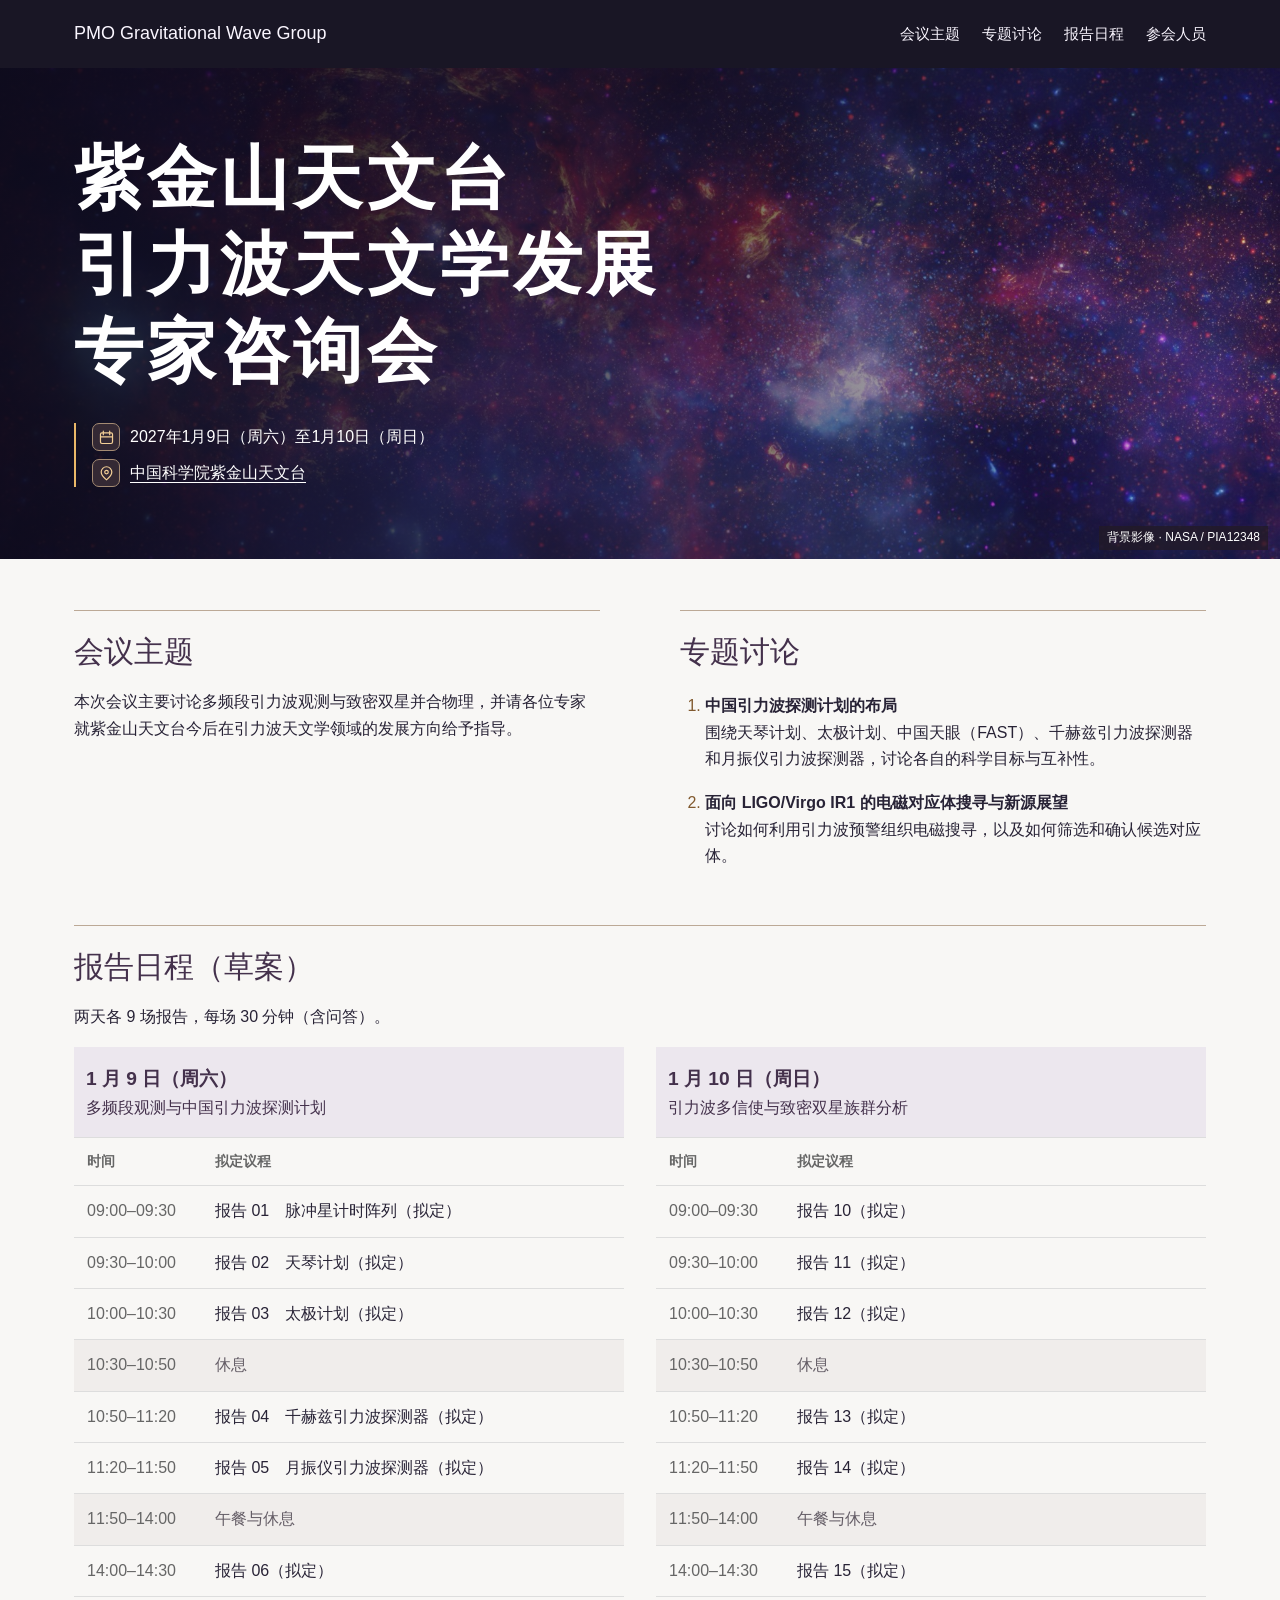
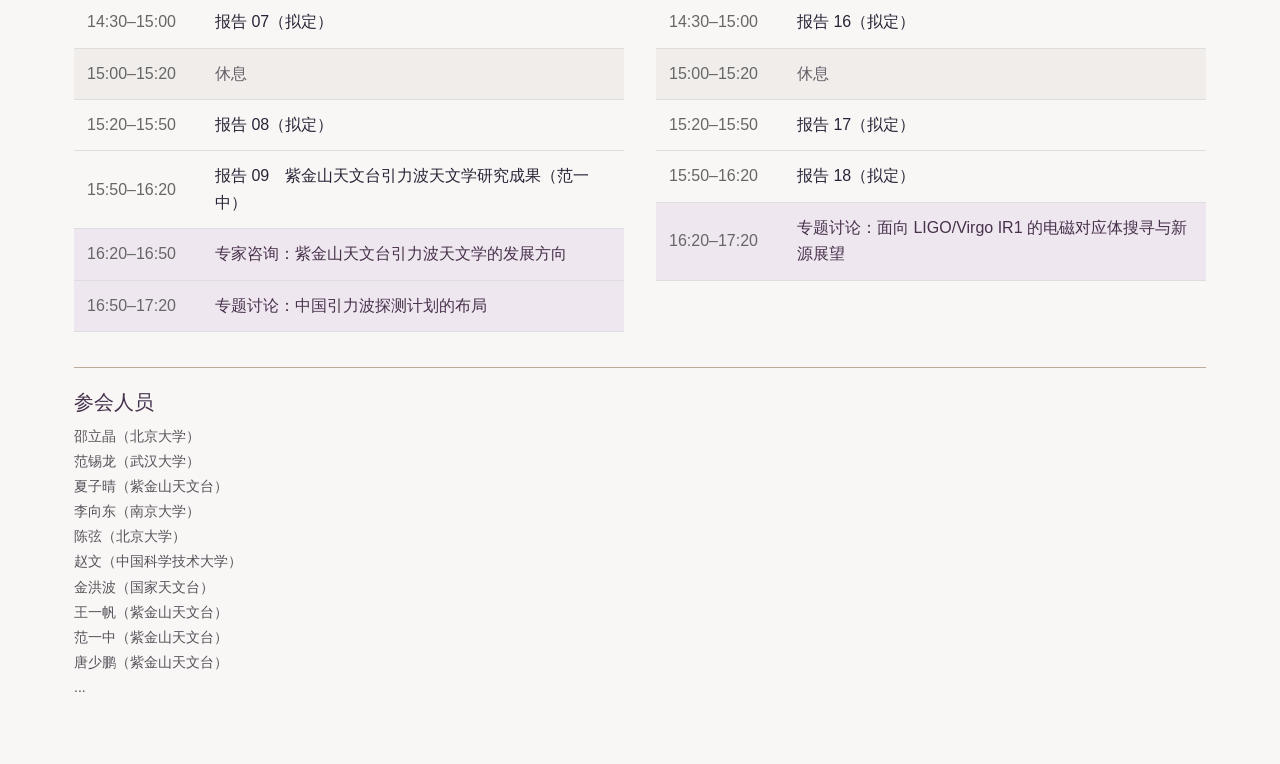
==== commit 4fb7155f: "List participants for the 2027 consultation meeting" ====
--- a/site/meeting-2027/index.html
+++ b/site/meeting-2027/index.html
@@ -64,5 +64,19 @@
     </tbody>
   </table>
 </div></section>
-<section id="people"><h2>参会人员</h2><p>参会名单待公布。</p></section>
+<section id="people"><h2>参会人员</h2>
+  <ul>
+    <li>邵立晶（北京大学）</li>
+    <li>范锡龙（武汉大学）</li>
+    <li>夏子晴（紫金山天文台）</li>
+    <li>李向东（南京大学）</li>
+    <li>陈弦（北京大学）</li>
+    <li>赵文（中国科学技术大学）</li>
+    <li>金洪波（国家天文台）</li>
+    <li>王一帆（紫金山天文台）</li>
+    <li>范一中（紫金山天文台）</li>
+    <li>唐少鹏（紫金山天文台）</li>
+    <li>...</li>
+  </ul>
+</section>
 </article></main></body></html>
--- a/site/meeting-2027/meeting.css
+++ b/site/meeting-2027/meeting.css
@@ -21,7 +21,10 @@
 ol {padding-left:1.6em}
 li {padding:4px 0}
 li::marker {color:#80592e}
-#program {grid-column:1 / -1}
+#program, #people {grid-column:1 / -1}
+#people h2 {font-size:20px;margin-bottom:8px}
+#people ul {list-style:none;margin:0;padding:0;font-size:14px;color:#57525a}
+#people li {padding:1px 0}
 .days {display:grid;grid-template-columns:repeat(2,minmax(0,1fr));gap:32px;align-items:start}
 .days caption {text-align:left;padding:16px 12px;background:#ece7ee;color:#44314c}
 .days caption strong {font-size:1.2rem}
